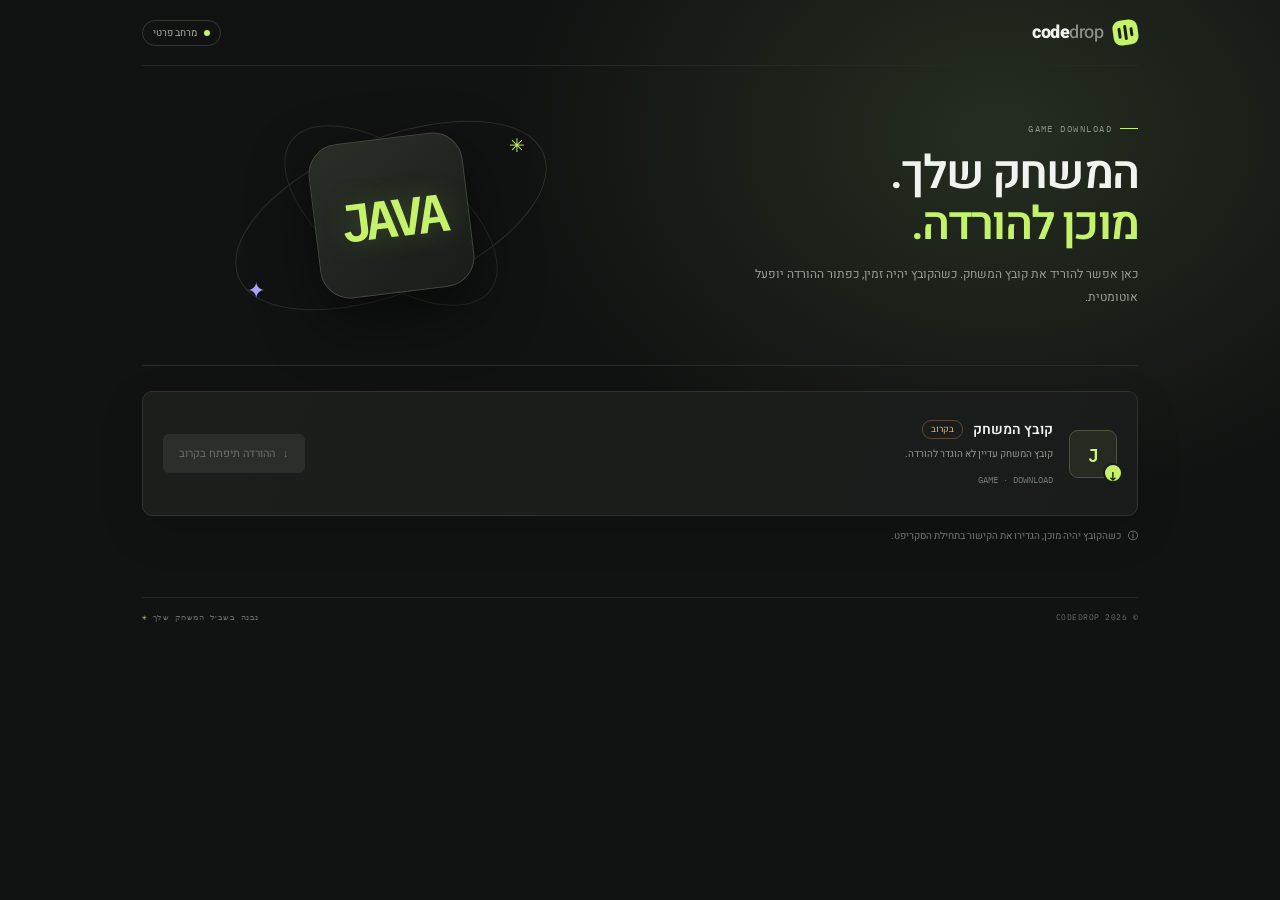
==== game.html @ 62c7d3d5 "1" ====
<!doctype html>
<html lang="he" dir="rtl">
<head>
    <meta charset="utf-8" />
    <meta name="viewport" content="width=device-width, initial-scale=1" />
    <meta name="theme-color" content="#111312" />
    <title>הורדת המשחק — CodeDrop</title>

    <link rel="preconnect" href="https://fonts.googleapis.com" />
    <link rel="preconnect" href="https://fonts.gstatic.com" crossorigin />
    <link href="https://fonts.googleapis.com/css2?family=Heebo:wght@400;500;600;700;800&family=IBM+Plex+Mono:wght@400;500;600&display=swap" rel="stylesheet" />

    <style>
        :root {
            --bg: #111312;
            --panel: #191c1a;
            --line: #2a2e2b;
            --text: #f1f3f1;
            --lime: #c4f36b;
            --mono: "IBM Plex Mono", monospace;
            --sans: "Heebo", sans-serif;
        }

        * { box-sizing: border-box; }

        body {
            margin: 0;
            min-height: 100vh;
            background: radial-gradient(ellipse at 78% 15%, #252d20 0, transparent 34%), var(--bg);
            color: var(--text);
            font-family: var(--sans);
            font-size: 14px;
        }

        .shell {
            max-width: 1080px;
            margin: auto;
            padding: 0 42px;
        }

        .topbar {
            height: 66px;
            border-bottom: 1px solid #252825;
            display: flex;
            align-items: center;
            justify-content: space-between;
        }

        .brand {
            display: flex;
            align-items: center;
            gap: 10px;
            color: var(--text);
            font-size: 18px;
            font-weight: 800;
            letter-spacing: -.5px;
            text-decoration: none;
        }

        .brand-light { color: #8b918d; font-weight: 500; }

        .mark {
            width: 25px;
            height: 25px;
            display: flex;
            gap: 3px;
            align-items: center;
            justify-content: center;
            background: var(--lime);
            border-radius: 8px;
            transform: rotate(-8deg);
        }

        .mark i {
            width: 3px;
            height: 9px;
            background: #1a2111;
            border-radius: 3px;
        }

        .mark i:nth-child(2) { height: 15px; }
        .mark i:nth-child(3) { height: 11px; }

        .status {
            font-size: 10px;
            color: #a9b1a9;
            border: 1px solid #333a33;
            border-radius: 20px;
            padding: 5px 10px;
        }

        .status i {
            display: inline-block;
            width: 6px;
            height: 6px;
            background: var(--lime);
            border-radius: 50%;
            margin-left: 5px;
        }

        .hero {
            min-height: 300px;
            display: grid;
            grid-template-columns: 1fr 1fr;
            align-items: center;
            border-bottom: 1px solid var(--line);
        }

        .eyebrow {
            font: 9px var(--mono);
            letter-spacing: 1.45px;
            color: #8c948c;
            display: flex;
            align-items: center;
            gap: 8px;
        }

        .eyebrow::before {
            content: "";
            width: 18px;
            height: 1px;
            background: var(--lime);
        }

        h1 {
            font-size: 46px;
            letter-spacing: -1.8px;
            line-height: 1.12;
            margin: 14px 0 8px;
            font-weight: 600;
        }

        h1 span { color: var(--lime); }

        .intro {
            max-width: 390px;
            color: #989f98;
            font-size: 12px;
            line-height: 1.9;
            margin: 12px 0 0;
        }

        .art {
            height: 260px;
            position: relative;
            display: grid;
            place-items: center;
        }

        .orbit {
            position: absolute;
            border: 1px solid #2b302a;
            border-radius: 50%;
            width: 330px;
            height: 155px;
            transform: rotate(-22deg);
        }

        .orbit.two {
            width: 250px;
            height: 125px;
            transform: rotate(37deg);
            border-color: #272d27;
        }

        .game-icon {
            position: relative;
            width: 155px;
            height: 155px;
            border: 1px solid #41483e;
            border-radius: 30px;
            background: linear-gradient(145deg, #292f27, #191c1a);
            box-shadow: 0 24px 60px #0008;
            display: grid;
            place-items: center;
            transform: rotate(-7deg);
        }

        .game-icon span {
            font: 600 53px var(--mono);
            letter-spacing: -6px;
            color: var(--lime);
            text-shadow: 0 0 30px #c4f36b35;
        }

        .spark {
            position: absolute;
            color: var(--lime);
            font-size: 19px;
            top: 46px;
            right: 23%;
        }

        .spark.two {
            top: auto;
            right: auto;
            bottom: 39px;
            left: 21%;
            color: #aaa2ff;
            font-size: 22px;
        }

        .panel {
            min-height: 125px;
            border: 1px solid #2e332e;
            background: linear-gradient(110deg, #1b1f1b, #191c1a);
            border-radius: 10px;
            margin-top: 25px;
            padding: 20px;
            display: flex;
            align-items: center;
            gap: 16px;
            box-shadow: 0 15px 45px #0002;
        }

        .file-icon {
            position: relative;
            height: 48px;
            width: 48px;
            flex: none;
            border: 1px solid #4c533e;
            background: #252b21;
            border-radius: 9px;
            display: grid;
            place-items: center;
            color: #d3f28b;
            font: 600 18px var(--mono);
        }

        .file-icon i {
            position: absolute;
            bottom: -6px;
            right: -7px;
            font-style: normal;
            width: 20px;
            height: 20px;
            border-radius: 50%;
            display: grid;
            place-items: center;
            background: var(--lime);
            color: #17200f;
            font-size: 13px;
            border: 2px solid #1a1d1b;
        }

        .copy { min-width: 0; }

        .title-row {
            display: flex;
            align-items: center;
            gap: 10px;
        }

        .title-row h2 {
            font-size: 14px;
            margin: 0;
            font-weight: 600;
        }

        .badge {
            font-size: 9px;
            color: #e8be70;
            border: 1px solid #5b4831;
            border-radius: 9px;
            padding: 2px 8px;
            white-space: nowrap;
        }

        .copy p {
            margin: 6px 0;
            color: #919890;
            font-size: 10px;
            line-height: 1.6;
        }

        .copy small {
            color: #6f766f;
            font: 9px var(--mono);
        }

        .download {
            margin-right: auto;
            height: 39px;
            display: flex;
            align-items: center;
            justify-content: center;
            gap: 8px;
            padding: 0 16px;
            border-radius: 6px;
            background: #313730;
            color: #929990;
            font-size: 11px;
            white-space: nowrap;
            text-decoration: none;
            cursor: not-allowed;
            opacity: .68;
        }

        .download.ready {
            background: var(--lime);
            color: #18200f;
            font-weight: 700;
            cursor: pointer;
            opacity: 1;
            transition: .15s;
        }

        .download.ready:hover {
            background: #d0fa82;
            transform: translateY(-1px);
        }

        .footnote {
            margin-top: 13px;
            color: #737a73;
            font-size: 10px;
        }

        .footnote span {
            color: #a2aa9f;
            margin-left: 5px;
        }

        .footer {
            margin-top: 54px;
            border-top: 1px solid #252825;
            display: flex;
            justify-content: space-between;
            padding: 14px 0;
            color: #686f69;
            font: 8px var(--mono);
            letter-spacing: .5px;
        }

        .footer b { color: var(--lime); }

        @media (max-width: 700px) {
            .shell { padding: 0 20px; }

            .hero {
                grid-template-columns: 1fr;
                min-height: 0;
            }

            .hero-copy { padding: 36px 0 0; }
            .hero h1 { font-size: 39px; }
            .art { height: 220px; }
            .orbit { width: 290px; }

            .panel {
                flex-wrap: wrap;
                padding: 16px;
                gap: 12px;
            }

            .copy { flex: 1; }

            .download {
                width: 100%;
                margin: 5px 0 0;
            }

            .footer { margin-top: 35px; }
        }

        @media (max-width: 390px) {
            .shell { padding: 0 15px; }
            .title-row { flex-wrap: wrap; }
            .hero h1 { font-size: 35px; }
        }
    </style>
</head>

<body>
<div class="shell">
    <header class="topbar">
        <a class="brand" href="./" aria-label="CodeDrop">
            <span class="mark"><i></i><i></i><i></i></span>
            <span>code<span class="brand-light">drop</span></span>
        </a>
        <span class="status"><i></i> מרחב פרטי</span>
    </header>

    <main>
        <section class="hero">
            <div class="hero-copy">
                <div class="eyebrow">GAME DOWNLOAD</div>
                <h1>המשחק שלך.<br /><span>מוכן להורדה.</span></h1>
                <p class="intro">
                    כאן אפשר להוריד את קובץ המשחק. כשהקובץ יהיה זמין,
                    כפתור ההורדה יופעל אוטומטית.
                </p>
            </div>

            <div class="art" aria-hidden="true">
                <div class="orbit"></div>
                <div class="orbit two"></div>
                <div class="game-icon"><span>JAVA</span></div>
                <div class="spark">✳</div>
                <div class="spark two">✦</div>
            </div>
        </section>

        <section class="panel" aria-label="קובץ המשחק">
            <div class="file-icon">J<i>↓</i></div>

            <div class="copy">
                <div class="title-row">
                    <h2 id="fileTitle">קובץ המשחק</h2>
                    <span class="badge" id="fileBadge">בקרוב</span>
                </div>
                <p id="fileDescription">קובץ המשחק עדיין לא הוגדר להורדה.</p>
                <small id="fileMeta">GAME · DOWNLOAD</small>
            </div>

            <a
                    class="download"
                    id="downloadButton"
                    href="#"
                    aria-disabled="true"
                    tabindex="-1"
            >
                <span>↓</span>
                <span id="buttonText">ההורדה תיפתח בקרוב</span>
            </a>
        </section>

        <div class="footnote">
            <span>ⓘ</span>
            כשהקובץ יהיה מוכן, הגדירו את הקישור בתחילת הסקריפט.
        </div>
    </main>

    <footer class="footer">
        <span>© 2026 CODEDROP</span>
        <span>נבנה בשביל המשחק שלך <b>✳</b></span>
    </footer>
</div>

<script>
    // כשיש קובץ, הכניסו כאן את הנתיב אליו ואת שם הקובץ שיורד.
    const GAME_DOWNLOAD_URL = "";
    const GAME_FILE_NAME = "";

    const button = document.getElementById("downloadButton");

    if (GAME_DOWNLOAD_URL) {
        button.href = new URL(GAME_DOWNLOAD_URL, window.location.href).href;
        button.classList.add("ready");
        button.removeAttribute("aria-disabled");
        button.removeAttribute("tabindex");
        button.setAttribute("download", GAME_FILE_NAME || "");

        document.getElementById("fileBadge").textContent = "זמין להורדה";
        document.getElementById("fileBadge").style.color = "var(--lime)";
        document.getElementById("fileBadge").style.borderColor = "#485a36";

        document.getElementById("fileDescription").textContent =
            GAME_FILE_NAME
                ? `הורידו את ${GAME_FILE_NAME} למחשב שלכם.`
                : "קובץ המשחק זמין להורדה.";

        document.getElementById("fileMeta").textContent =
            GAME_FILE_NAME || "GAME · DOWNLOAD";

        document.getElementById("buttonText").textContent = "הורדת המשחק";
    } else {
        button.addEventListener("click", event => event.preventDefault());
    }
</script>
</body>
</html>
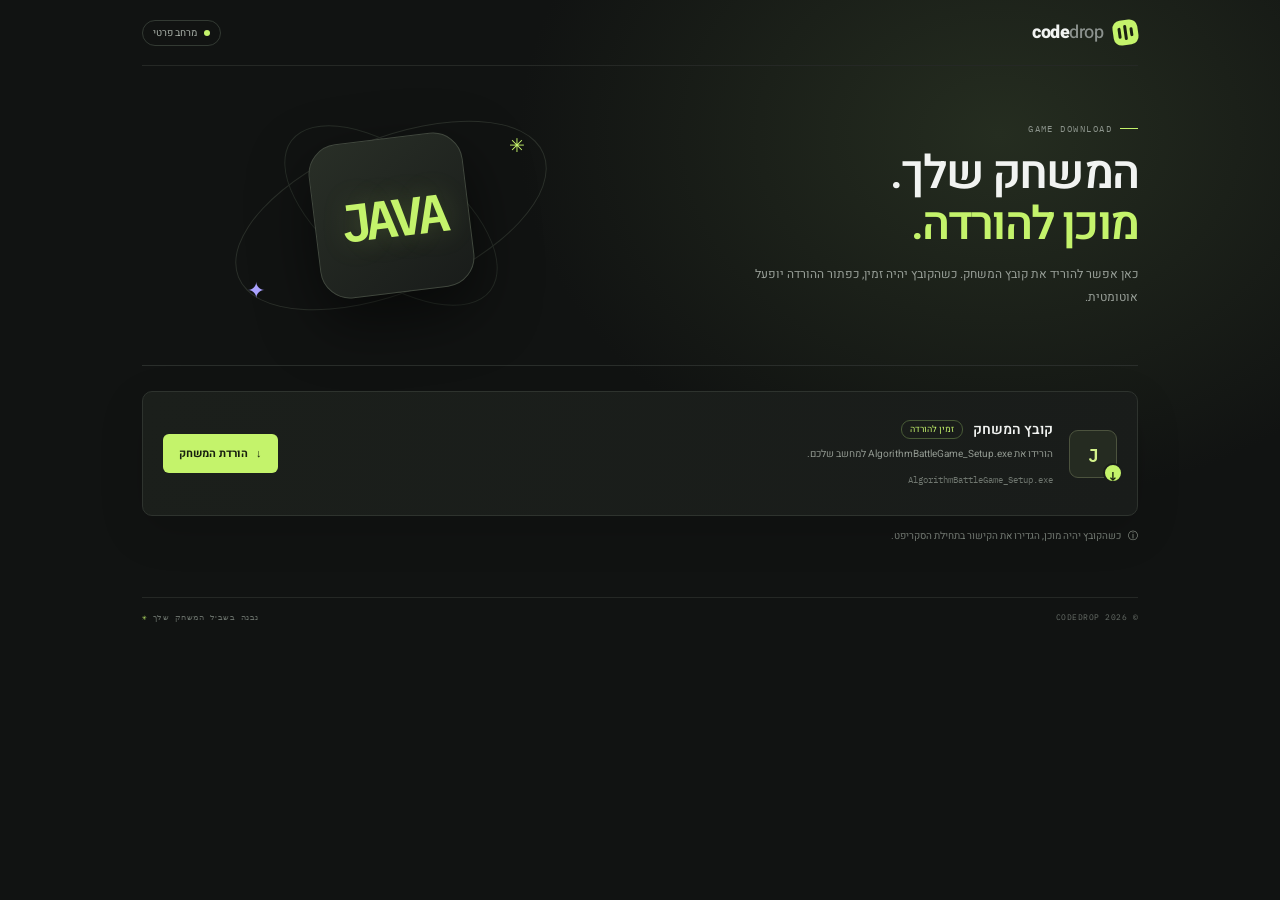
==== commit eab06b8b: "1" ====
--- a/game.html
+++ b/game.html
@@ -439,8 +439,8 @@
 
 <script>
     // כשיש קובץ, הכניסו כאן את הנתיב אליו ואת שם הקובץ שיורד.
-    const GAME_DOWNLOAD_URL = "";
-    const GAME_FILE_NAME = "";
+    const GAME_DOWNLOAD_URL = "PlayersTemplate/JavaDeskIDE/bin/AlgorithmBattleGame_Setup.exe";
+    const GAME_FILE_NAME = "AlgorithmBattleGame_Setup.exe";
 
     const button = document.getElementById("downloadButton");
 
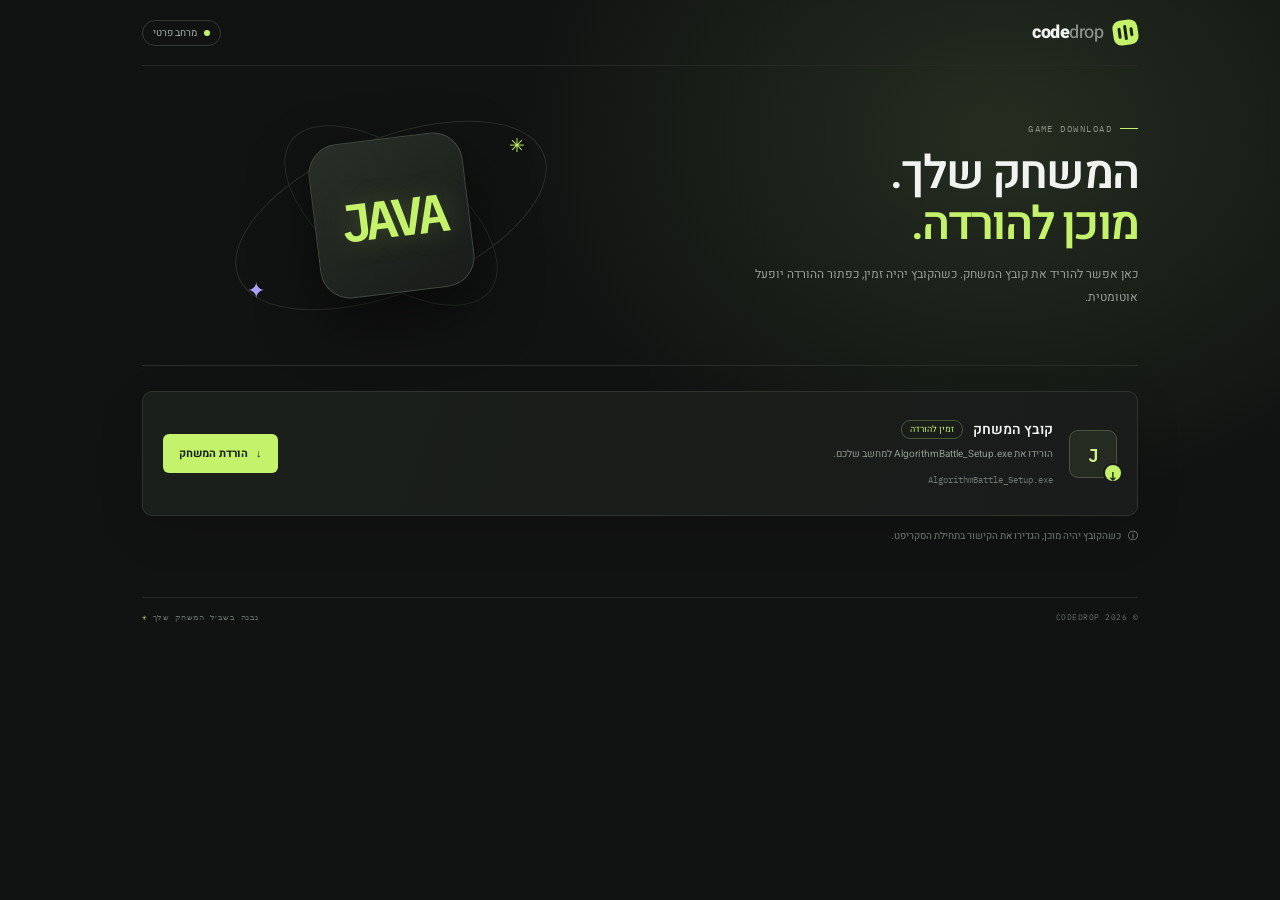
==== commit 959a8bb2: "last fixes" ====
--- a/game.html
+++ b/game.html
@@ -439,8 +439,8 @@
 
 <script>
     // כשיש קובץ, הכניסו כאן את הנתיב אליו ואת שם הקובץ שיורד.
-    const GAME_DOWNLOAD_URL = "PlayersTemplate/JavaDeskIDE/bin/AlgorithmBattleGame_Setup.exe";
-    const GAME_FILE_NAME = "AlgorithmBattleGame_Setup.exe";
+    const GAME_DOWNLOAD_URL = "PlayersTemplate/JavaDeskIDE/bin/AlgorithmBattle_Setup.exe";
+    const GAME_FILE_NAME = "AlgorithmBattle_Setup.exe";
 
     const button = document.getElementById("downloadButton");
 
